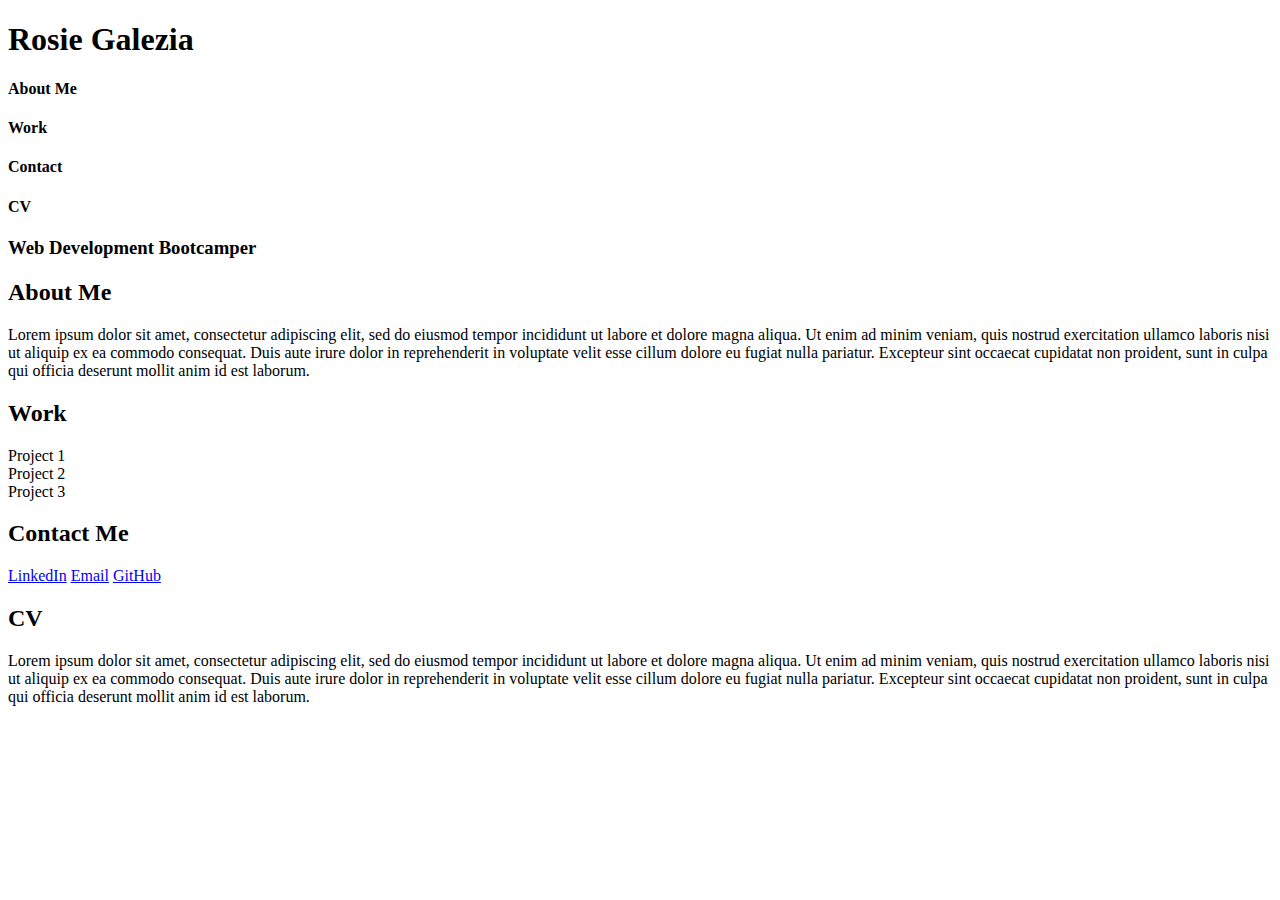
==== index.html @ 75b14bca "moved index.html into main folder so site loads properly" ====
<!DOCTYPE html>
<html lang="en-gb">

<head>
  <meta charset="UTF-8">
  <meta name="viewport" content="width=device-width, initial-scale=1.0">
  <meta http-equiv="X-UA-Compatible" content="ie=edge">
  <title>Rosie Galezia // Web Developer</title>
  <link rel="stylesheet" href="css/style.css" />
</head>

<body>
  <!-- main logo / nav -->
  <header class="header">

    <h1>Rosie Galezia</h1>

    <nav class="navigation">
      <!-- about me -->
      <section class="page-section about">
        <h4>About Me</h4>
      </section>
      
      <!-- portfolio container -->
      <section class="page-section work">
        <h4>Work</h4>
      </section>
  
      <!-- contact -->
      <section class="page-section contact">
        <h4>Contact</h4>
      </section>

      <!-- cv -->
      <section class="page-section cv">
        <h4>CV</h4>
      </section>
    </nav>
    
  </header>

  <!-- hero banner -->
  <section class="hero-banner">
    <div>
      <h3>Web Development Bootcamper</h3>
    </div>
  </section>

 <main id="main-grid">
  <!-- main -->
    <div  id="about" class="section-heading">
      <h2>About Me</h2>
    </div>

    <div id="about-content">
      <p>Lorem ipsum dolor sit amet, consectetur adipiscing elit, sed do eiusmod tempor incididunt ut labore et dolore magna aliqua. Ut enim ad minim veniam, quis nostrud exercitation ullamco laboris nisi ut aliquip ex ea commodo consequat. Duis aute irure dolor in reprehenderit in voluptate velit esse cillum dolore eu fugiat nulla pariatur. Excepteur sint occaecat cupidatat non proident, sunt in culpa qui officia deserunt mollit anim id est laborum.</p>
    </div>

    <div id="work" class="section-heading">
      <h2>Work</h2>
    </div>

    <div id="work-content">
      <div class="projects">
        <section class="card">
          <header>Project 1</header>
          <!-- <img src="./assets/images/camera.jpg" alt="camera" />
          <p>Price: $300</p> -->
        </section>
        <section class="card">
          <header>Project 2</header>
          <!-- <img src="./assets/images/tablet.jpg" alt="tablet" />
          <p>Price: $150</p> -->
        </section>
        <section class="card">
          <header>Project 3</header>
          <!-- <img src="./assets/images/toilet-paper.jpg" alt="toilet paper" />
          <p>Price: $30</p> -->
        </section>
      </div>
      </div>

    <div id="contact" class="section-heading">
      <h2>Contact Me</h2>
    </div>

    <div id="contact-content">
      <a href="https://www.linkedin.com/in/rosiegalezia">LinkedIn</a>
      <a href=mailto"rosiegalezia@gmail.com">Email</a>
      <a href="https://github.com/rosiegalezia">GitHub</a>
    </div>
 

    <div id="cv" class="section-heading">
      <h2>CV</h2>
    </div>

    <div id="cv-content">
      <p>Lorem ipsum dolor sit amet, consectetur adipiscing elit, sed do eiusmod tempor incididunt ut labore et dolore magna aliqua. Ut enim ad minim veniam, quis nostrud exercitation ullamco laboris nisi ut aliquip ex ea commodo consequat. Duis aute irure dolor in reprehenderit in voluptate velit esse cillum dolore eu fugiat nulla pariatur. Excepteur sint occaecat cupidatat non proident, sunt in culpa qui officia deserunt mollit anim id est laborum.</p>
    </div>

  </main>

</body>

</html>
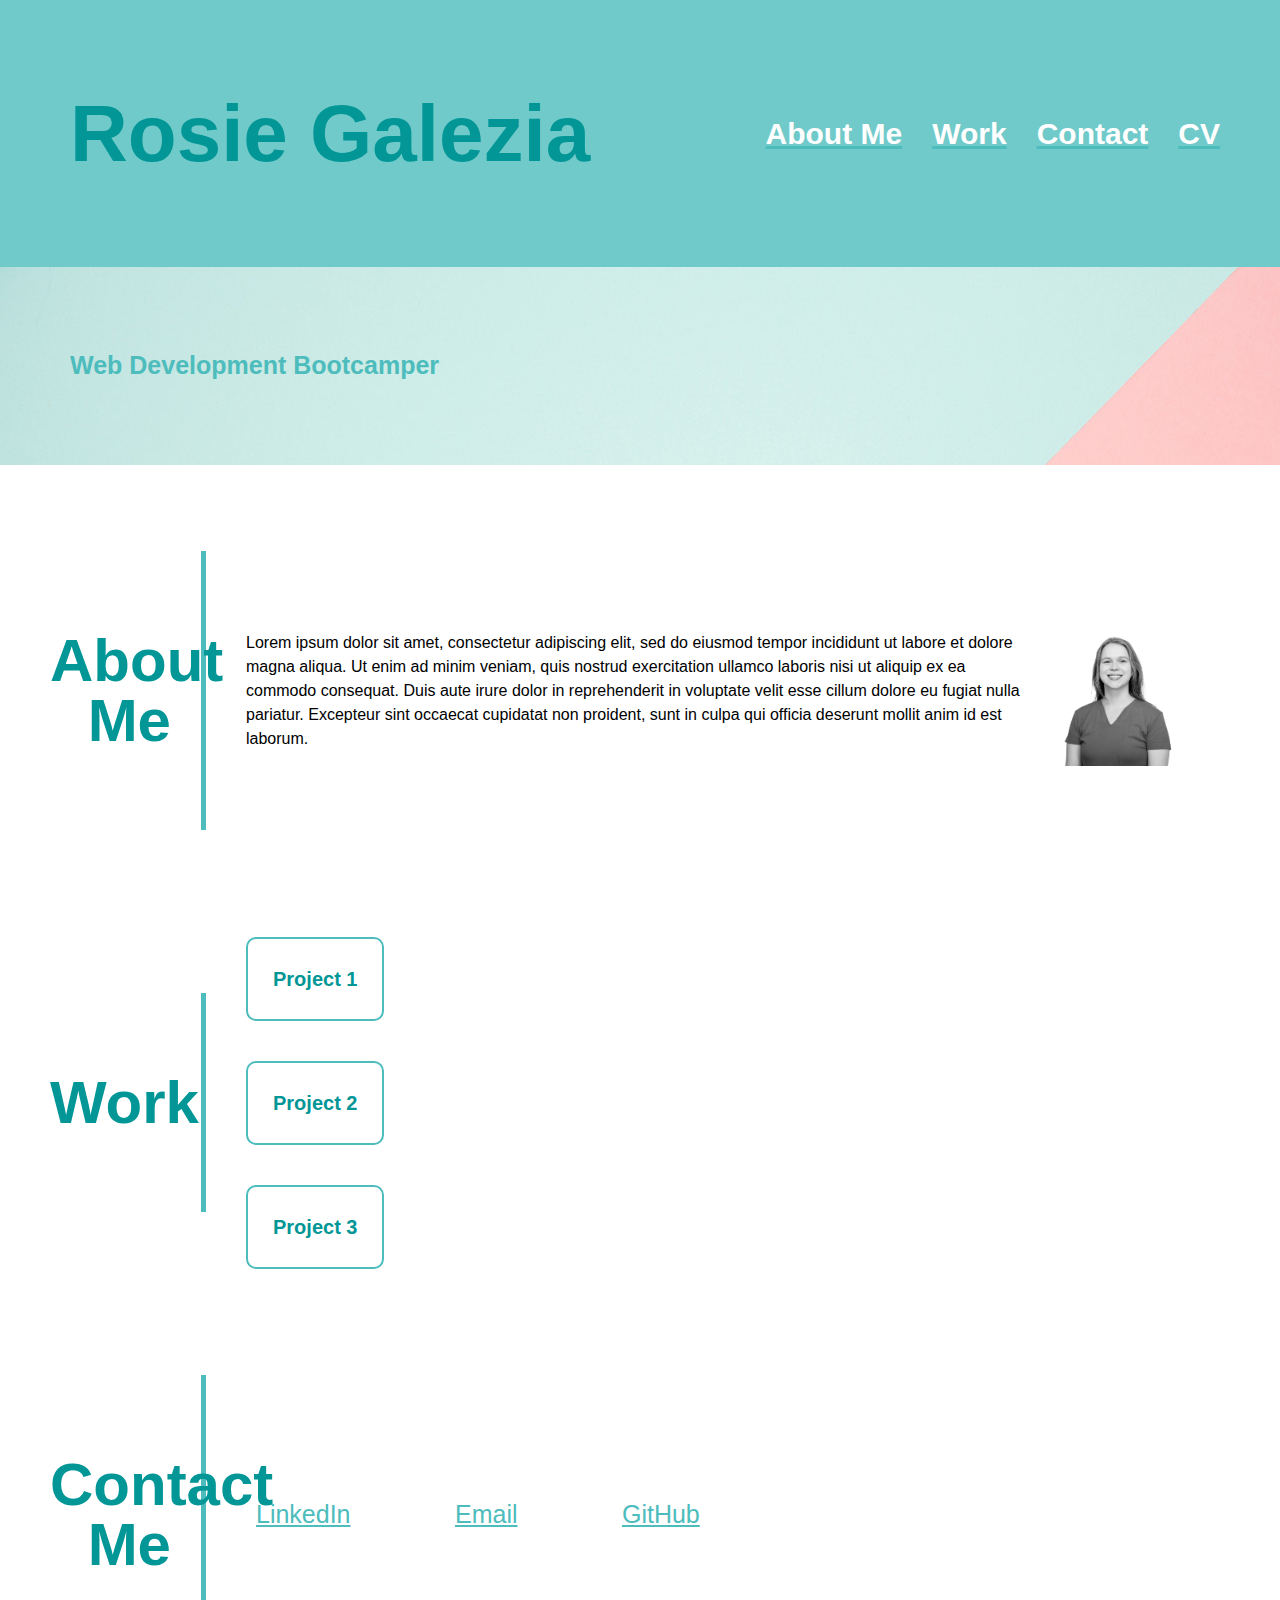
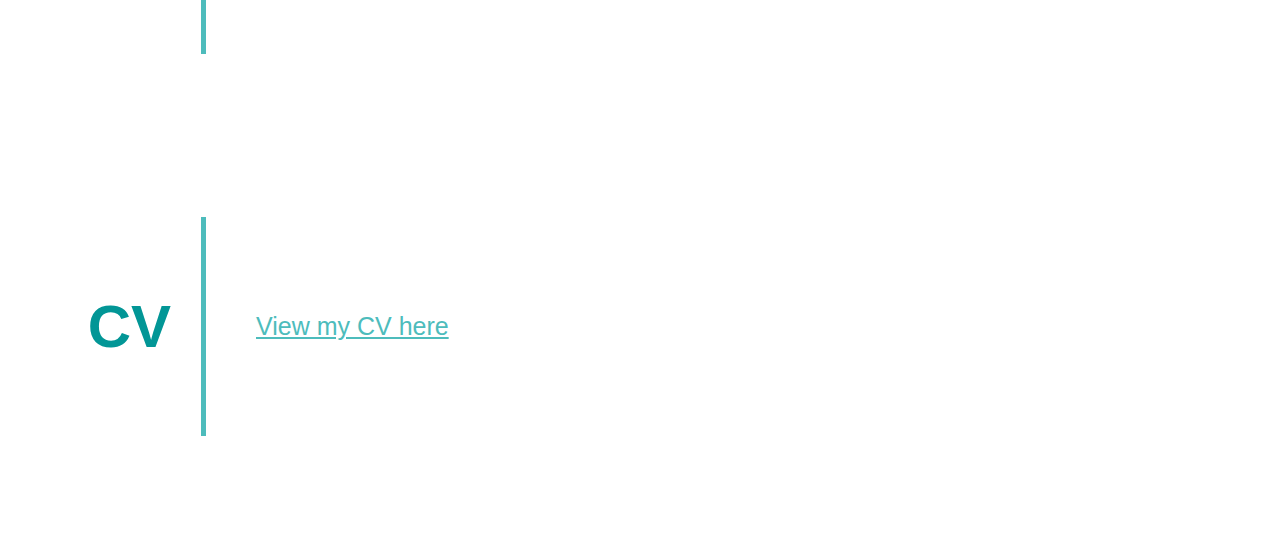
==== commit f1bc3bdd: "added photo, links to the relevant section in the nav bar, added link to view CV" ====
--- a/index.html
+++ b/index.html
@@ -6,7 +6,7 @@
   <meta name="viewport" content="width=device-width, initial-scale=1.0">
   <meta http-equiv="X-UA-Compatible" content="ie=edge">
   <title>Rosie Galezia // Web Developer</title>
-  <link rel="stylesheet" href="css/style.css" />
+  <link rel="stylesheet" href="./starter/css/style.css" />
 </head>
 
 <body>
@@ -18,22 +18,23 @@
     <nav class="navigation">
       <!-- about me -->
       <section class="page-section about">
-        <h4>About Me</h4>
+        <!-- <h4>About Me</h4> -->
+        <a href="#about"><h4>About Me</h4></a>
       </section>
       
       <!-- portfolio container -->
       <section class="page-section work">
-        <h4>Work</h4>
+       <a href="#work"><h4>Work</h4></a> 
       </section>
   
       <!-- contact -->
       <section class="page-section contact">
-        <h4>Contact</h4>
+        <a href="#contact"><h4>Contact</h4></a>
       </section>
 
       <!-- cv -->
       <section class="page-section cv">
-        <h4>CV</h4>
+        <a href="#cv"><h4>CV</h4></a>
       </section>
     </nav>
     
@@ -54,6 +55,7 @@
 
     <div id="about-content">
       <p>Lorem ipsum dolor sit amet, consectetur adipiscing elit, sed do eiusmod tempor incididunt ut labore et dolore magna aliqua. Ut enim ad minim veniam, quis nostrud exercitation ullamco laboris nisi ut aliquip ex ea commodo consequat. Duis aute irure dolor in reprehenderit in voluptate velit esse cillum dolore eu fugiat nulla pariatur. Excepteur sint occaecat cupidatat non proident, sunt in culpa qui officia deserunt mollit anim id est laborum.</p>
+      <img src="./starter/Headshot.jpg" style="width: 150px; height: 150px;"></img>
     </div>
 
     <div id="work" class="section-heading">
@@ -63,17 +65,17 @@
     <div id="work-content">
       <div class="projects">
         <section class="card">
-          <header>Project 1</header>
+          <h5>Project 1</h5>
           <!-- <img src="./assets/images/camera.jpg" alt="camera" />
           <p>Price: $300</p> -->
         </section>
         <section class="card">
-          <header>Project 2</header>
+          <h5>Project 2</h5>
           <!-- <img src="./assets/images/tablet.jpg" alt="tablet" />
           <p>Price: $150</p> -->
         </section>
         <section class="card">
-          <header>Project 3</header>
+          <h5>Project 3</h5>
           <!-- <img src="./assets/images/toilet-paper.jpg" alt="toilet paper" />
           <p>Price: $30</p> -->
         </section>
@@ -96,9 +98,10 @@
     </div>
 
     <div id="cv-content">
-      <p>Lorem ipsum dolor sit amet, consectetur adipiscing elit, sed do eiusmod tempor incididunt ut labore et dolore magna aliqua. Ut enim ad minim veniam, quis nostrud exercitation ullamco laboris nisi ut aliquip ex ea commodo consequat. Duis aute irure dolor in reprehenderit in voluptate velit esse cillum dolore eu fugiat nulla pariatur. Excepteur sint occaecat cupidatat non proident, sunt in culpa qui officia deserunt mollit anim id est laborum.</p>
+      <a href="./starter/Rosie Galezia CV Sept 2023.pdf" target="_blank" >View my CV here</a>
+      <!-- <img src="./starter/Rosie Galezia CV Sept 2023-1.png" alt="CV" style="width:500px"> -->
+      <!-- <a href="newsletter_01.pdf" target="_blank">Read more</a> -->
     </div>
-
   </main>
 
 </body>
--- a/starter/css/style.css
+++ b/starter/css/style.css
@@ -0,0 +1,226 @@
+* {
+  box-sizing: border-box;
+}
+
+/* create custom CSS variables (also called custom properties) and apply them to the root of the page, making them accessible to all other CSS */
+:root {
+  /* declare a variable with `--` syntax */
+  --teal-light: #4dbcbc;
+  --teal-dark: #029696;
+  --background-teal: #70caca;
+  --light: #fff;
+  --card-border: 2px solid var(--teal-light)
+}
+
+#main-grid {
+  padding: 20px;
+  display: grid;
+  grid-template-columns: 15% 85%;
+  grid-template-rows: 1fr 1fr 1fr 1fr;
+  grid-template-areas:
+    "about about-content"
+    "work work-content"
+    "contact contact-content"
+    "cv cv-content";
+  justify-content: center;
+  align-items: center;
+}
+
+body {
+  margin: 0;
+  padding: 0;
+  font-family: 'Trebuchet MS', 'Lucida Sans Unicode', 'Lucida Grande', 'Lucida Sans', Arial, sans-serif;
+  line-height: 1.5;
+}
+
+header {
+  /* padding: 40px; */
+  text-align: right;
+  background: var(--teal-dark)
+  color: #fff;
+}
+
+nav {
+  /* display: flex;
+  flex-direction: row;
+  /* margin: 0px 5%; */
+} */
+
+/* nav a {
+  color: var(--dark)
+  padding: 14px 20px;
+  text-decoration: none;
+  text-align: center;
+}
+
+nav a:hover {
+  background-color: #fff;
+} */
+
+.projects {
+  flex: 1;
+  background-color: var(--white);
+  padding: 50px;
+  display: flex;
+  flex-wrap: wrap;
+  justify-content: space-evenly;
+}
+
+.card {
+  /* border: 2px solid var(--teal-light); */
+  border: var(--card-border);
+  border-radius: 10px;
+  padding: 10px;
+  margin: 40px;
+  width: fit-content;
+}
+
+h1 {
+  /* text-align: center; */
+  font-size: 80px;
+  margin-left: 50px;
+  color: var(--teal-dark);
+  text-wrap: nowrap;
+}
+
+h2 {
+  font-size: 60px;
+  /* margin-left: 2px; */
+  line-height: 100%;
+  text-align: right;
+  color: var(--teal-dark);
+  /* padding: 10px; */
+}
+
+h3 {
+  padding: 50px 0px;
+  margin: 10px 50px;
+  text-align: center;
+  color: var(--teal-light);
+  font-size: 25px;
+  text-wrap: nowrap;
+}
+
+h4 {
+  font-size: 30px;
+  color: #fff;
+  padding: 5px;
+  text-wrap: nowrap;
+  margin: 10px;
+  align-items: end;
+}
+
+h5 {
+  font-size: 20px;
+  color: var(--teal-dark);
+  padding: 5px;
+  text-wrap: nowrap;
+  margin: 10px;
+}
+
+h6 {
+}
+
+p {
+  margin: 20px;
+  text-align: left;
+}
+
+a {
+  padding: 50px 0px;
+  margin: 10px 50px;
+  text-align: center;
+  color: var(--teal-light);
+  font-size: 25px;
+  text-wrap: nowrap;
+}
+
+.header {
+  display: flex;
+  align-items: center;
+  background-color: var(--background-teal);
+  padding: 20px;
+}
+
+.navigation {
+  display: flex;
+  margin-right: 5px;
+  width: 80%;
+  align-items: center;
+  justify-content: flex-end;
+  padding: 20px;
+}
+
+.page-section {
+  /* flex-wrap: nowrap; */
+}
+
+.hero-banner {
+  display: flex;
+  flex-direction: row;
+  background-image: url("../images/02-portfolio-3.jpg");
+  padding: 20px;
+}
+
+.section-heading {
+  /* display: flex; */
+  padding: 30px;
+  border-right: 5px solid var(--teal-light);
+}
+
+#about {
+  grid-area: about;
+  /* display: flex;
+  flex-direction: row;
+  align-items: center;
+  padding: ; */
+}
+
+#about-content {
+  grid-area: about-content;
+  display: flex;
+  flex-direction: row;
+  text-wrap: wrap;
+  justify-content: center;
+  align-items: center;
+  padding: 20px;
+  margin-right: 50px;
+}
+
+#work {
+  grid-area: work;
+  /* display: flex;
+  flex-direction: row;
+  align-items: center;
+  padding: ; */
+}
+
+#work-content {
+  grid-area: work-content;
+  display: flexbox;
+}
+
+#contact {
+  grid-area: contact;
+  /* display: flex;
+  flex-direction: row;
+  align-items: center;
+  padding: ; */
+}
+
+#contact-content {
+  grid-area: contact-content;
+  display: inline-block;
+}
+
+#cv {
+  grid-area: cv;
+  /* display: flex;
+  flex-direction: row;
+  align-items: center;
+  padding: ; */
+}
+
+#cv-content {
+  grid-area: cv-content;
+}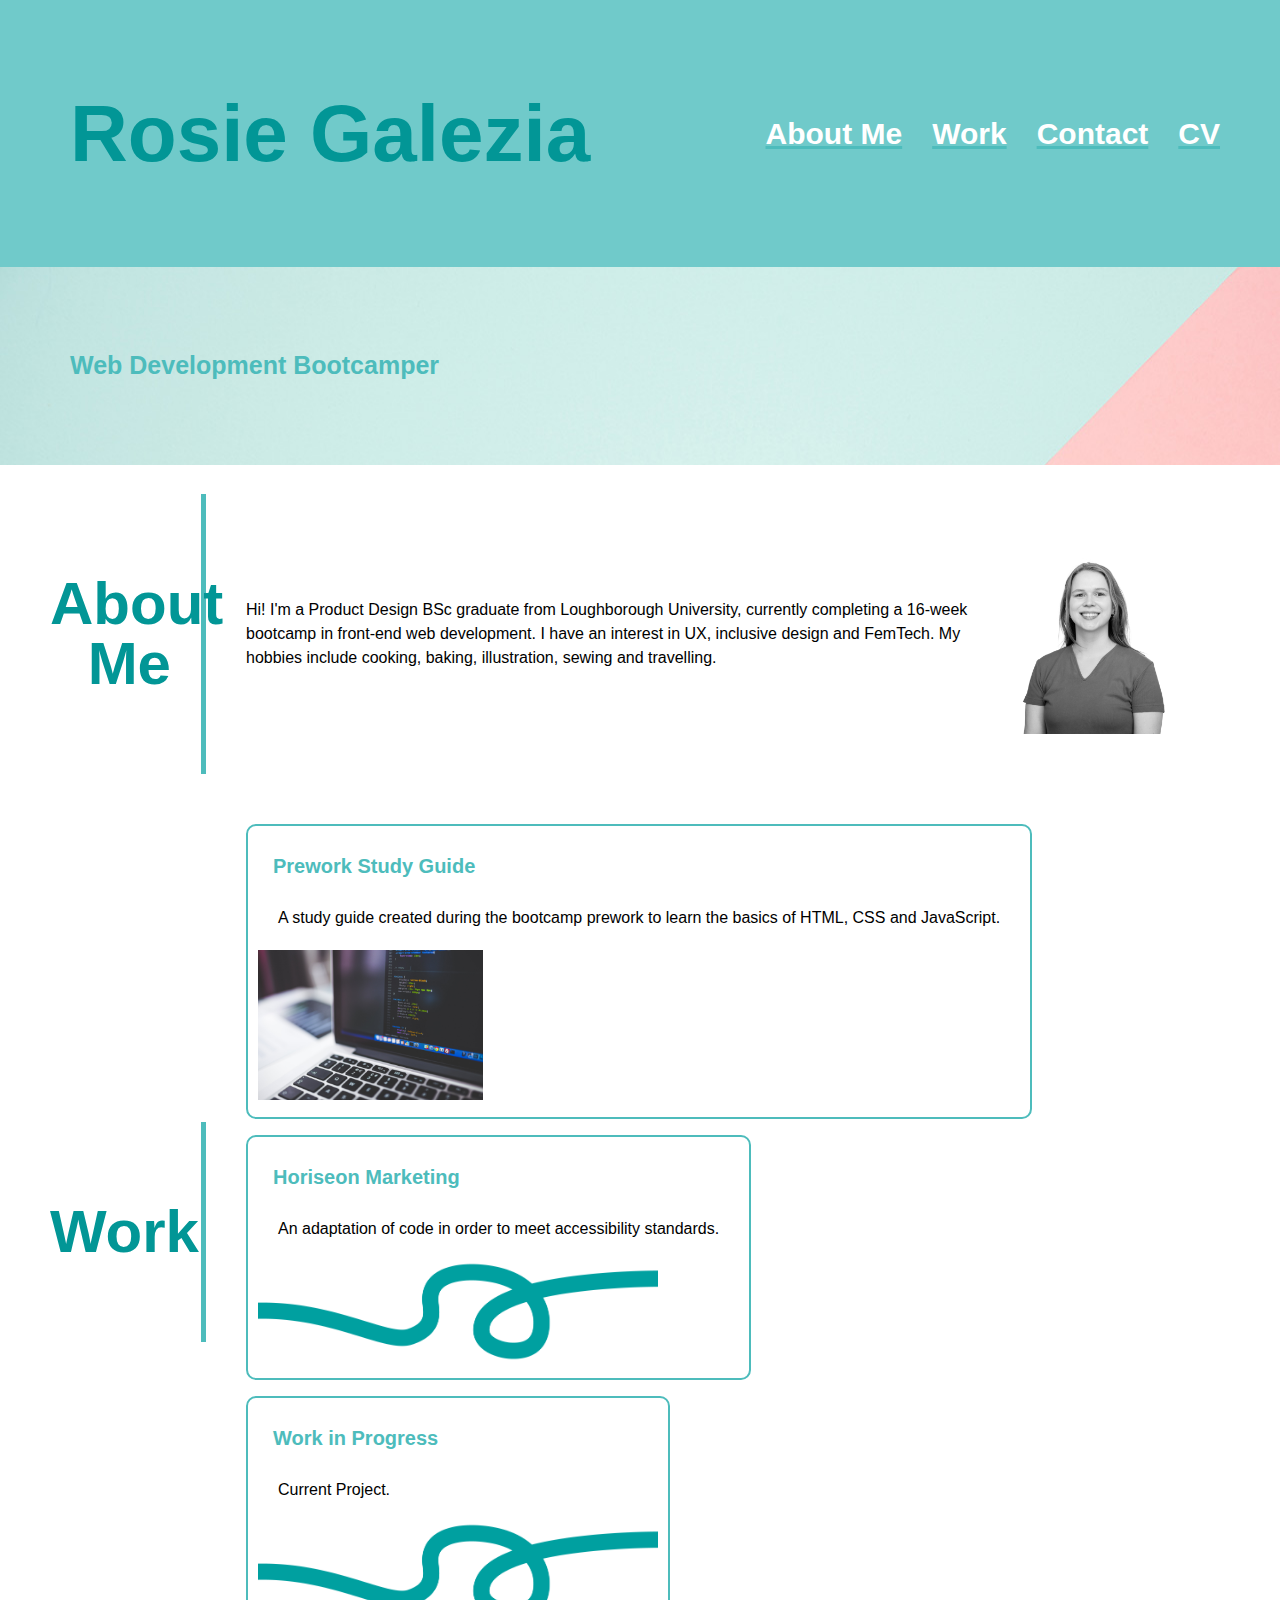
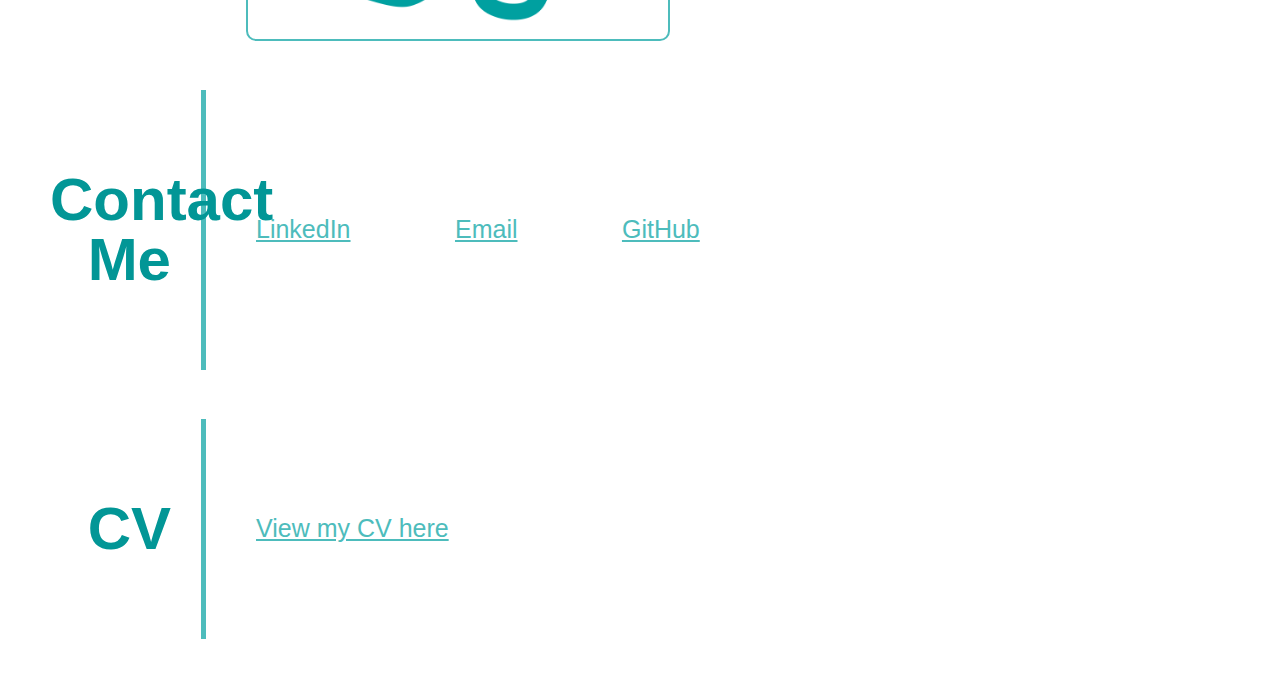
==== commit 2fd3434b: "began making the page responsive" ====
--- a/index.html
+++ b/index.html
@@ -19,25 +19,33 @@
       <!-- about me -->
       <section class="page-section about">
         <!-- <h4>About Me</h4> -->
-        <a href="#about"><h4>About Me</h4></a>
+        <a href="#about">
+          <h4>About Me</h4>
+        </a>
       </section>
-      
+
       <!-- portfolio container -->
       <section class="page-section work">
-       <a href="#work"><h4>Work</h4></a> 
+        <a href="#work">
+          <h4>Work</h4>
+        </a>
       </section>
-  
+
       <!-- contact -->
       <section class="page-section contact">
-        <a href="#contact"><h4>Contact</h4></a>
+        <a href="#contact">
+          <h4>Contact</h4>
+        </a>
       </section>
 
       <!-- cv -->
       <section class="page-section cv">
-        <a href="#cv"><h4>CV</h4></a>
+        <a href="#cv">
+          <h4>CV</h4>
+        </a>
       </section>
     </nav>
-    
+
   </header>
 
   <!-- hero banner -->
@@ -47,15 +55,15 @@
     </div>
   </section>
 
- <main id="main-grid">
-  <!-- main -->
-    <div  id="about" class="section-heading">
+  <main id="main-grid">
+    <!-- main -->
+    <div id="about" class="section-heading">
       <h2>About Me</h2>
     </div>
 
     <div id="about-content">
-      <p>Lorem ipsum dolor sit amet, consectetur adipiscing elit, sed do eiusmod tempor incididunt ut labore et dolore magna aliqua. Ut enim ad minim veniam, quis nostrud exercitation ullamco laboris nisi ut aliquip ex ea commodo consequat. Duis aute irure dolor in reprehenderit in voluptate velit esse cillum dolore eu fugiat nulla pariatur. Excepteur sint occaecat cupidatat non proident, sunt in culpa qui officia deserunt mollit anim id est laborum.</p>
-      <img src="./starter/Headshot.jpg" style="width: 150px; height: 150px;"></img>
+      <p>Hi! I'm a Product Design BSc graduate from Loughborough University, currently completing a 16-week bootcamp in front-end web development. I have an interest in UX, inclusive design and FemTech. My hobbies include cooking, baking, illustration, sewing and travelling. </p>
+      <img src="./starter/Headshot.jpg" style="width: 200px; height: 200px;"></img>
     </div>
 
     <div id="work" class="section-heading">
@@ -64,23 +72,26 @@
 
     <div id="work-content">
       <div class="projects">
+
         <section class="card">
-          <h5>Project 1</h5>
-          <!-- <img src="./assets/images/camera.jpg" alt="camera" />
-          <p>Price: $300</p> -->
+          <h5>Prework Study Guide</h5>
+          <p>A study guide created during the bootcamp prework to learn the basics of HTML, CSS and JavaScript.</p>
+          <img src="./starter/pexels-negative-space-160107.jpg" alt="a teal squiggle" style="max-height: 150px;" />
         </section>
+
         <section class="card">
-          <h5>Project 2</h5>
-          <!-- <img src="./assets/images/tablet.jpg" alt="tablet" />
-          <p>Price: $150</p> -->
+          <h5>Horiseon Marketing</h5>
+          <p>An adaptation of code in order to meet accessibility standards.</p>
+          <img src="./starter/LinkedIn banner-01.png" alt="a teal squiggle" style="max-height: 100px;" />
         </section>
+
         <section class="card">
-          <h5>Project 3</h5>
-          <!-- <img src="./assets/images/toilet-paper.jpg" alt="toilet paper" />
-          <p>Price: $30</p> -->
+          <h5>Work in Progress</h5>
+          <p>Current Project.</p>
+          <img src="./starter/LinkedIn banner-01.png" alt="a teal squiggle" style="max-height: 100px;" />
         </section>
       </div>
-      </div>
+    </div>
 
     <div id="contact" class="section-heading">
       <h2>Contact Me</h2>
@@ -91,14 +102,14 @@
       <a href=mailto"rosiegalezia@gmail.com">Email</a>
       <a href="https://github.com/rosiegalezia">GitHub</a>
     </div>
- 
+
 
     <div id="cv" class="section-heading">
       <h2>CV</h2>
     </div>
 
     <div id="cv-content">
-      <a href="./starter/Rosie Galezia CV Sept 2023.pdf" target="_blank" >View my CV here</a>
+      <a href="./starter/Rosie Galezia CV Sept 2023.pdf" target="_blank">View my CV here</a>
       <!-- <img src="./starter/Rosie Galezia CV Sept 2023-1.png" alt="CV" style="width:500px"> -->
       <!-- <a href="newsletter_01.pdf" target="_blank">Read more</a> -->
     </div>
--- a/starter/css/style.css
+++ b/starter/css/style.css
@@ -12,20 +12,6 @@
   --card-border: 2px solid var(--teal-light)
 }
 
-#main-grid {
-  padding: 20px;
-  display: grid;
-  grid-template-columns: 15% 85%;
-  grid-template-rows: 1fr 1fr 1fr 1fr;
-  grid-template-areas:
-    "about about-content"
-    "work work-content"
-    "contact contact-content"
-    "cv cv-content";
-  justify-content: center;
-  align-items: center;
-}
-
 body {
   margin: 0;
   padding: 0;
@@ -33,47 +19,42 @@
   line-height: 1.5;
 }
 
-header {
-  /* padding: 40px; */
-  text-align: right;
-  background: var(--teal-dark)
-  color: #fff;
-}
-
-nav {
-  /* display: flex;
-  flex-direction: row;
-  /* margin: 0px 5%; */
-} */
-
-/* nav a {
-  color: var(--dark)
-  padding: 14px 20px;
-  text-decoration: none;
-  text-align: center;
-}
-
-nav a:hover {
-  background-color: #fff;
-} */
-
 .projects {
-  flex: 1;
+  /* flex: 1; */
   background-color: var(--white);
-  padding: 50px;
+  /* padding: 50px; */
   display: flex;
   flex-wrap: wrap;
-  justify-content: space-evenly;
+  /* justify-content: space-evenly; */
+  max-width: 1200px;
+  margin: 40px;
+  display: grid;
+  gap: 1rem;
 }
 
 .card {
-  /* border: 2px solid var(--teal-light); */
   border: var(--card-border);
   border-radius: 10px;
   padding: 10px;
-  margin: 40px;
+  /* margin: 40px; */
   width: fit-content;
-}
+  min-height: auto;
+  display: flexbox;
+}
+
+/* 
+.card > header {
+  border-radius: 50px 50px 0px 0px;
+  padding: 20px;
+} */
+
+/* .card > p {
+  text-align: center;
+} */
+
+/* .card > img {
+  width: 100%;
+} */
 
 h1 {
   /* text-align: center; */
@@ -112,18 +93,18 @@
 
 h5 {
   font-size: 20px;
-  color: var(--teal-dark);
+  color: var(--teal-light);
   padding: 5px;
   text-wrap: nowrap;
   margin: 10px;
 }
 
-h6 {
-}
+h6 {}
 
 p {
   margin: 20px;
   text-align: left;
+  text-wrap: wrap;
 }
 
 a {
@@ -140,10 +121,21 @@
   align-items: center;
   background-color: var(--background-teal);
   padding: 20px;
-}
+  width: 100vw;
+}
+
+header {
+  /* padding: 40px; */
+  /* width: fit-content; */
+  text-align: right;
+  background: var(--teal-dark) color: #fff;
+  width: 100vw;
+}
+
 
 .navigation {
   display: flex;
+  flex-direction: row;
   margin-right: 5px;
   width: 80%;
   align-items: center;
@@ -158,8 +150,24 @@
 .hero-banner {
   display: flex;
   flex-direction: row;
+  /* width: fit-content; */
   background-image: url("../images/02-portfolio-3.jpg");
   padding: 20px;
+  width: 100vw;
+}
+
+#main-grid {
+  padding: 20px;
+  display: grid;
+  grid-template-columns: 15% 85%;
+  grid-template-rows: 1fr 3fr 1fr 1fr;
+  grid-template-areas:
+    "about about-content"
+    "work work-content"
+    "contact contact-content"
+    "cv cv-content";
+  justify-content: center;
+  align-items: center;
 }
 
 .section-heading {
@@ -197,7 +205,8 @@
 
 #work-content {
   grid-area: work-content;
-  display: flexbox;
+  display: flex;
+  flex-direction: row;
 }
 
 #contact {
@@ -223,4 +232,54 @@
 
 #cv-content {
   grid-area: cv-content;
+}
+
+/* Media Queries */
+
+/* @media (max-width: 768px) {
+  .section-heading {
+    font-size: 16px;
+  }
+} */
+
+/* For screens smaller than 768px wide */
+@media (max-width: 768px) {
+  .section-heading {
+    font-size: 30px;
+    padding: 15px;
+  }
+
+  #main-grid {
+    grid-template-columns: 1fr;
+    grid-template-rows: 1fr 3fr 1fr 1fr;
+  }
+
+  h2 {
+    font-size: 40px;
+    line-height: 100%;
+    text-align: left;
+    color: var(--teal-dark);
+  }
+
+  .navigation {
+    flex-direction: row;
+  }
+}
+
+@media screen and (max-width: 768px) {
+  #work-content {
+    grid-area: work-content;
+    flex-direction: column;
+  }
+
+  .navigation {
+    flex-direction: row;
+  }
+
+  h2 {
+    font-size: 40px;
+    line-height: 100%;
+    text-align: left;
+    color: var(--teal-dark);
+  }
 }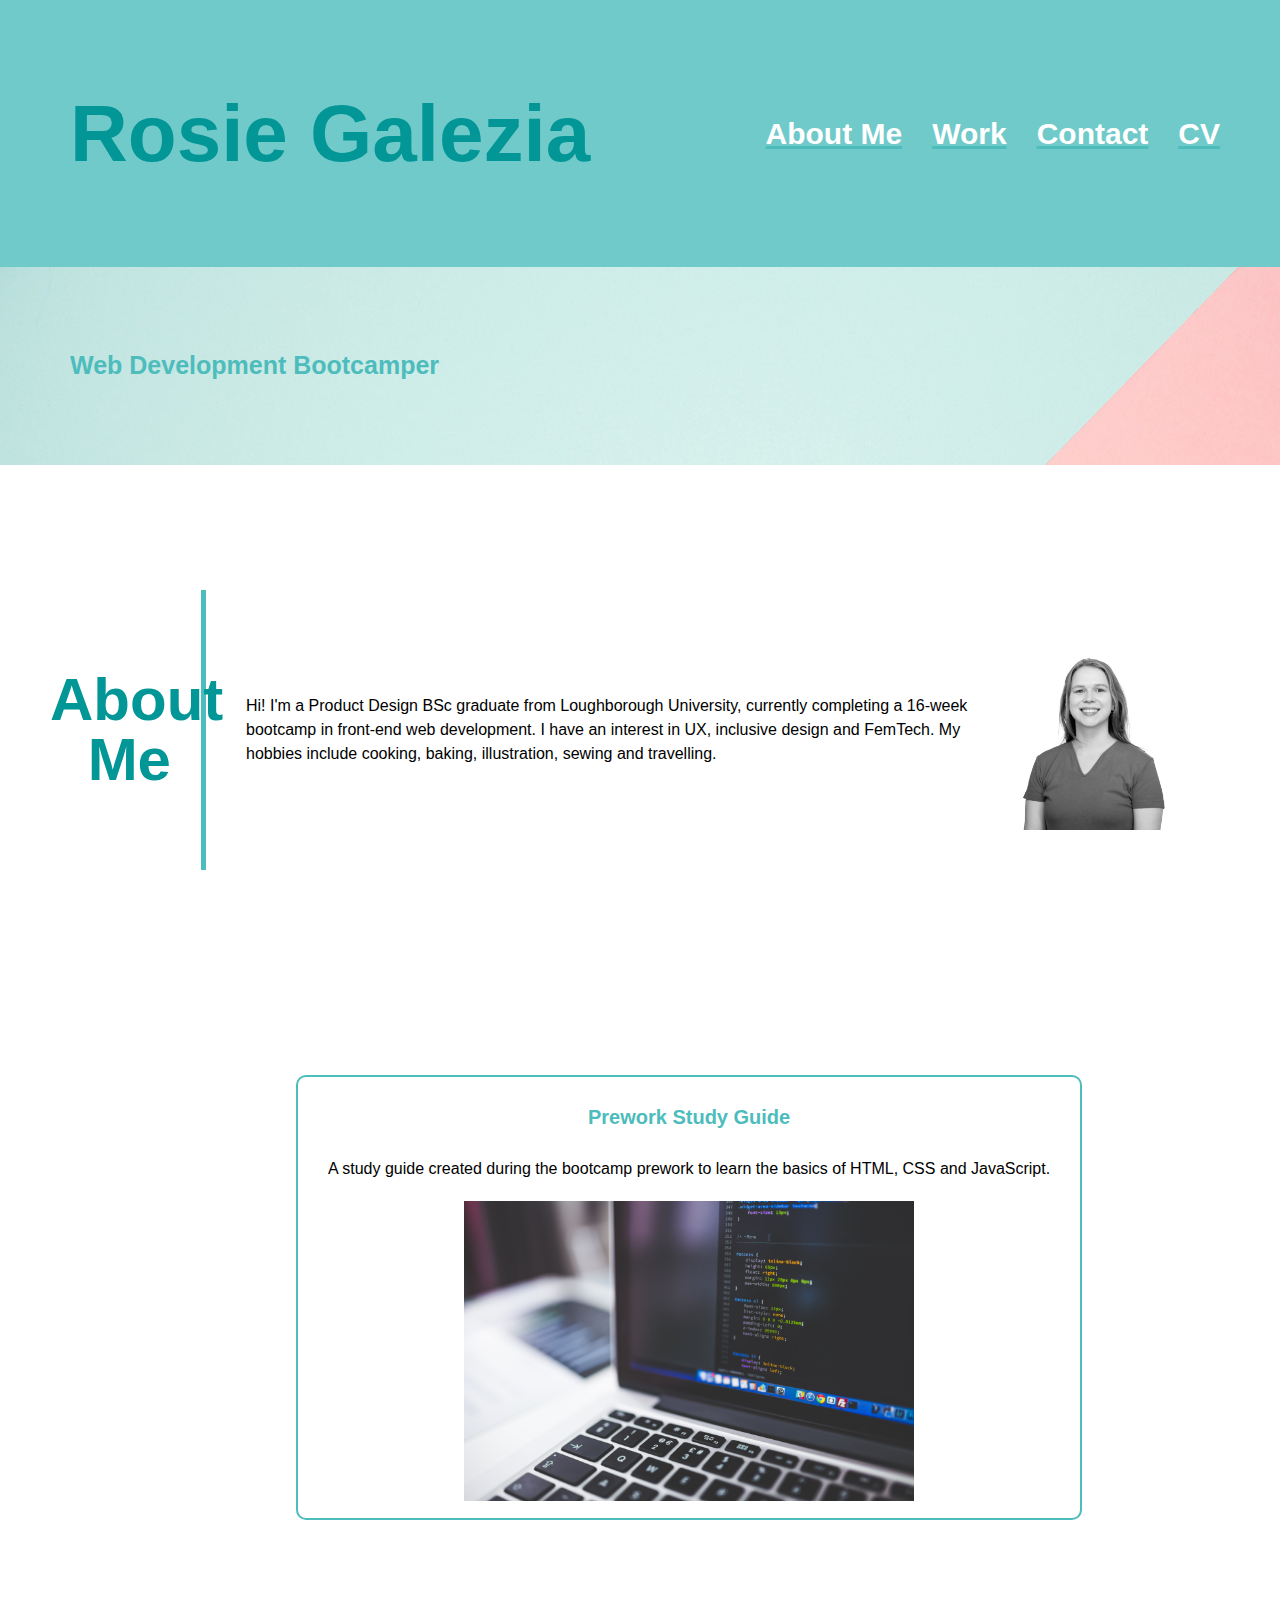
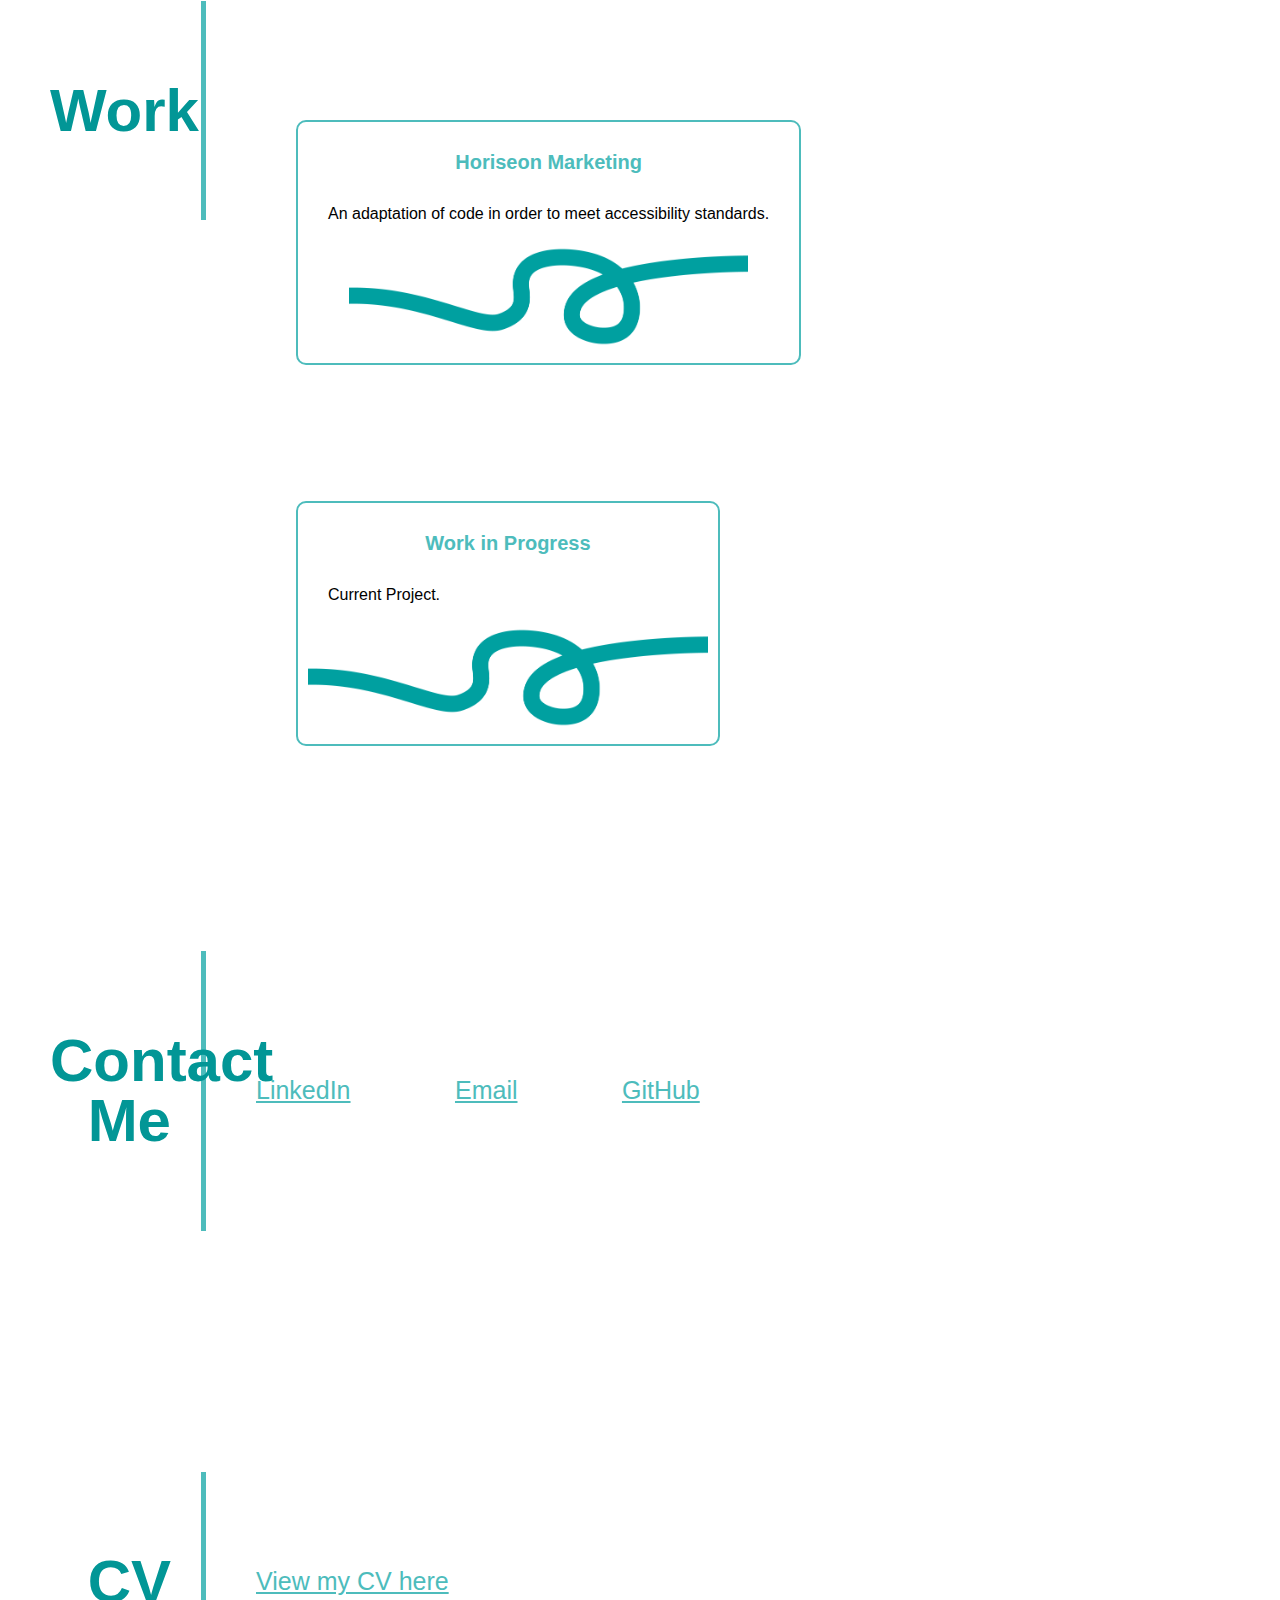
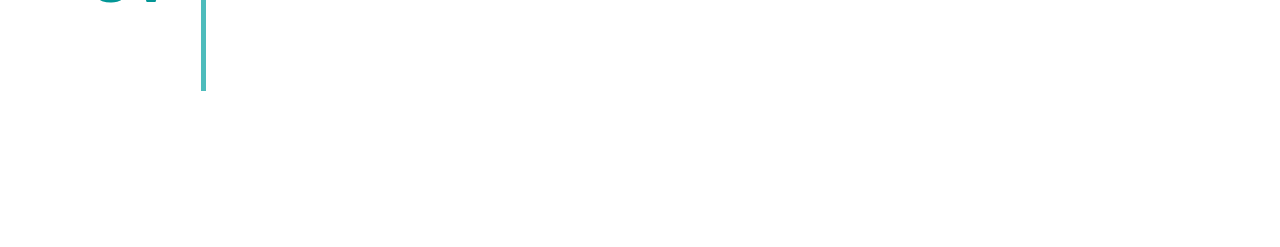
==== commit 79d39741: "added responsive elements and added links to projects in the 'work' section" ====
--- a/index.html
+++ b/index.html
@@ -71,25 +71,31 @@
     </div>
 
     <div id="work-content">
+      <a class="work" href="https://rosiegalezia.github.io/prework-study-guide/">
+      <div class="hero-card">
+        <h5>Prework Study Guide</h5>
+        <p>A study guide created during the bootcamp prework to learn the basics of HTML, CSS and JavaScript.</p>
+        <img src="./starter/pexels-negative-space-160107.jpg" alt="a teal squiggle" style="max-height: 300px;" />
+      </div>
+      </a>
+
       <div class="projects">
-
-        <section class="card">
-          <h5>Prework Study Guide</h5>
-          <p>A study guide created during the bootcamp prework to learn the basics of HTML, CSS and JavaScript.</p>
-          <img src="./starter/pexels-negative-space-160107.jpg" alt="a teal squiggle" style="max-height: 150px;" />
-        </section>
-
+        <a class="work" href="https://rosiegalezia.github.io/horiseon/">
         <section class="card">
           <h5>Horiseon Marketing</h5>
           <p>An adaptation of code in order to meet accessibility standards.</p>
           <img src="./starter/LinkedIn banner-01.png" alt="a teal squiggle" style="max-height: 100px;" />
         </section>
+      </a>
 
+        <a class="work" href="https://rosiegalezia.github.io/week-2-portfolio/">
         <section class="card">
           <h5>Work in Progress</h5>
           <p>Current Project.</p>
           <img src="./starter/LinkedIn banner-01.png" alt="a teal squiggle" style="max-height: 100px;" />
         </section>
+        </a>
+
       </div>
     </div>
 
--- a/starter/css/style.css
+++ b/starter/css/style.css
@@ -20,16 +20,22 @@
 }
 
 .projects {
-  /* flex: 1; */
-  background-color: var(--white);
-  /* padding: 50px; */
-  display: flex;
+  display: flex;
+  flex-direction: row;
   flex-wrap: wrap;
-  /* justify-content: space-evenly; */
-  max-width: 1200px;
+  /* max-width: 1200px; */
   margin: 40px;
-  display: grid;
   gap: 1rem;
+}
+
+.hero-card {
+  border: var(--card-border);
+  border-radius: 10px;
+  padding: 10px;
+  margin: 40px;
+  width: fit-content;
+  min-height: auto;
+  display: flexbox;
 }
 
 .card {
@@ -116,8 +122,16 @@
   text-wrap: nowrap;
 }
 
+a.work {
+text-decoration: none;
+color: black;
+font-size: 16px;
+text-align: center;
+}
+
 .header {
   display: flex;
+  flex-direction: row;
   align-items: center;
   background-color: var(--background-teal);
   padding: 20px;
@@ -128,10 +142,10 @@
   /* padding: 40px; */
   /* width: fit-content; */
   text-align: right;
-  background: var(--teal-dark) color: #fff;
+  background: var(--teal-dark);
+  color: #fff;
   width: 100vw;
 }
-
 
 .navigation {
   display: flex;
@@ -141,10 +155,6 @@
   align-items: center;
   justify-content: flex-end;
   padding: 20px;
-}
-
-.page-section {
-  /* flex-wrap: nowrap; */
 }
 
 .hero-banner {
@@ -206,7 +216,7 @@
 #work-content {
   grid-area: work-content;
   display: flex;
-  flex-direction: row;
+  flex-direction: column;
 }
 
 #contact {
@@ -243,15 +253,34 @@
 } */
 
 /* For screens smaller than 768px wide */
-@media (max-width: 768px) {
+
+@media (max-width: 820px) {
   .section-heading {
     font-size: 30px;
     padding: 15px;
   }
 
   #main-grid {
-    grid-template-columns: 1fr;
-    grid-template-rows: 1fr 3fr 1fr 1fr;
+    padding: 20px;
+    display: grid;
+    grid-template-columns: 100%;
+    grid-template-rows: repeat(8, 1fr);
+    grid-template-areas:
+      "about"
+      "about-content"
+      "work"
+      "work-content"
+      "contact"
+      "contact-content"
+      "cv"
+      "cv-content";
+    justify-content: center;
+    align-items: center;
+  }
+
+  .section-heading {
+    padding: 0px;
+    border-right: 0px solid var(--teal-light);
   }
 
   h2 {
@@ -261,12 +290,28 @@
     color: var(--teal-dark);
   }
 
-  .navigation {
-    flex-direction: row;
-  }
-}
-
-@media screen and (max-width: 768px) {
+  .header {
+    flex-direction: column;
+    align-items: center;
+    justify-content: center;
+}
+
+.projects {
+  flex-direction: column;
+}
+/* 
+.hero-card {
+  border: var(--card-border);
+  border-radius: 10px;
+  padding: 10px;
+  margin: 40px;
+  width: fit-content;
+  min-height: auto;
+  display: flexbox;
+} */
+}
+
+@media screen and (max-width: 820px) {
   #work-content {
     grid-area: work-content;
     flex-direction: column;
@@ -274,6 +319,8 @@
 
   .navigation {
     flex-direction: row;
+    justify-content: center;
+    padding: 20px;
   }
 
   h2 {
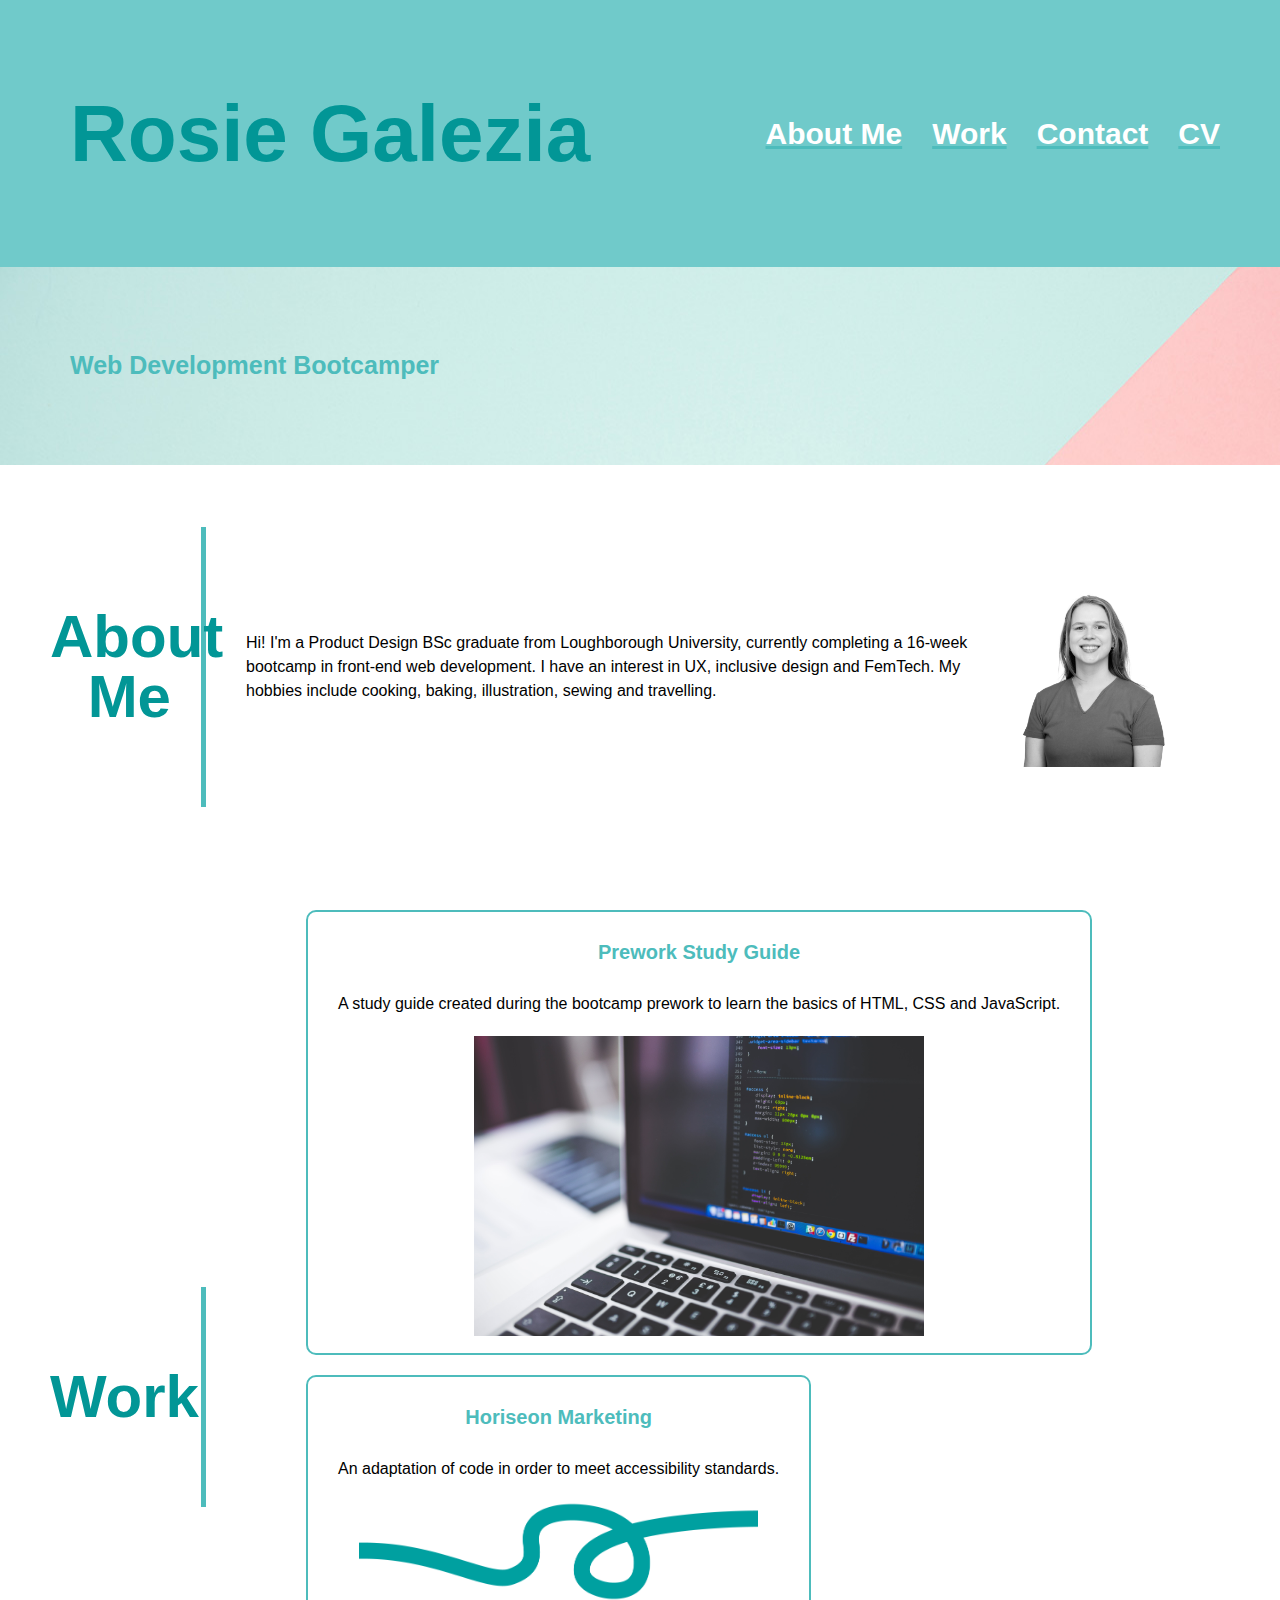
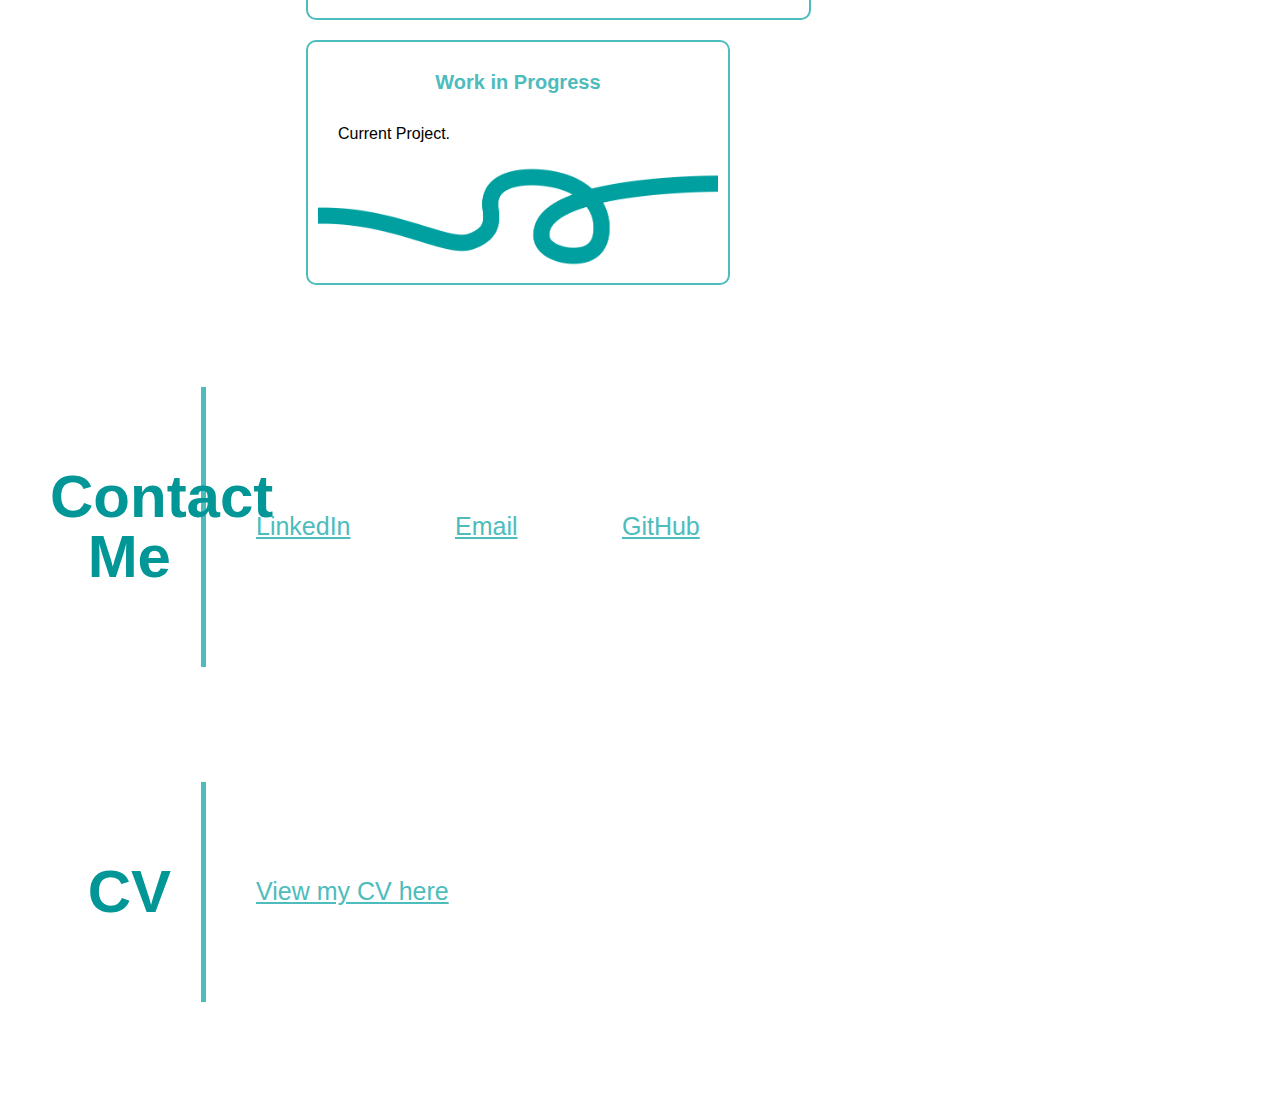
==== commit 13376334: "removed commented out lines" ====
--- a/index.html
+++ b/index.html
@@ -62,7 +62,9 @@
     </div>
 
     <div id="about-content">
-      <p>Hi! I'm a Product Design BSc graduate from Loughborough University, currently completing a 16-week bootcamp in front-end web development. I have an interest in UX, inclusive design and FemTech. My hobbies include cooking, baking, illustration, sewing and travelling. </p>
+      <p>Hi! I'm a Product Design BSc graduate from Loughborough University, currently completing a 16-week bootcamp in
+        front-end web development. I have an interest in UX, inclusive design and FemTech. My hobbies include cooking,
+        baking, illustration, sewing and travelling. </p>
       <img src="./starter/Headshot.jpg" style="width: 200px; height: 200px;"></img>
     </div>
 
@@ -72,28 +74,28 @@
 
     <div id="work-content">
       <a class="work" href="https://rosiegalezia.github.io/prework-study-guide/">
-      <div class="hero-card">
-        <h5>Prework Study Guide</h5>
-        <p>A study guide created during the bootcamp prework to learn the basics of HTML, CSS and JavaScript.</p>
-        <img src="./starter/pexels-negative-space-160107.jpg" alt="a teal squiggle" style="max-height: 300px;" />
-      </div>
+        <div class="hero-card">
+          <h5>Prework Study Guide</h5>
+          <p>A study guide created during the bootcamp prework to learn the basics of HTML, CSS and JavaScript.</p>
+          <img src="./starter/pexels-negative-space-160107.jpg" alt="a teal squiggle" style="max-height: 300px;" />
+        </div>
       </a>
 
       <div class="projects">
         <a class="work" href="https://rosiegalezia.github.io/horiseon/">
-        <section class="card">
-          <h5>Horiseon Marketing</h5>
-          <p>An adaptation of code in order to meet accessibility standards.</p>
-          <img src="./starter/LinkedIn banner-01.png" alt="a teal squiggle" style="max-height: 100px;" />
-        </section>
-      </a>
+          <section class="card">
+            <h5>Horiseon Marketing</h5>
+            <p>An adaptation of code in order to meet accessibility standards.</p>
+            <img src="./starter/LinkedIn banner-01.png" alt="a teal squiggle" style="max-height: 100px;" />
+          </section>
+        </a>
 
         <a class="work" href="https://rosiegalezia.github.io/week-2-portfolio/">
-        <section class="card">
-          <h5>Work in Progress</h5>
-          <p>Current Project.</p>
-          <img src="./starter/LinkedIn banner-01.png" alt="a teal squiggle" style="max-height: 100px;" />
-        </section>
+          <section class="card">
+            <h5>Work in Progress</h5>
+            <p>Current Project.</p>
+            <img src="./starter/LinkedIn banner-01.png" alt="a teal squiggle" style="max-height: 100px;" />
+          </section>
         </a>
 
       </div>
@@ -116,8 +118,6 @@
 
     <div id="cv-content">
       <a href="./starter/Rosie Galezia CV Sept 2023.pdf" target="_blank">View my CV here</a>
-      <!-- <img src="./starter/Rosie Galezia CV Sept 2023-1.png" alt="CV" style="width:500px"> -->
-      <!-- <a href="newsletter_01.pdf" target="_blank">Read more</a> -->
     </div>
   </main>
 
--- a/starter/css/style.css
+++ b/starter/css/style.css
@@ -23,16 +23,12 @@
   display: flex;
   flex-direction: row;
   flex-wrap: wrap;
-  /* max-width: 1200px; */
-  margin: 40px;
-  gap: 1rem;
 }
 
 .hero-card {
   border: var(--card-border);
   border-radius: 10px;
   padding: 10px;
-  margin: 40px;
   width: fit-content;
   min-height: auto;
   display: flexbox;
@@ -42,28 +38,12 @@
   border: var(--card-border);
   border-radius: 10px;
   padding: 10px;
-  /* margin: 40px; */
   width: fit-content;
   min-height: auto;
   display: flexbox;
 }
 
-/* 
-.card > header {
-  border-radius: 50px 50px 0px 0px;
-  padding: 20px;
-} */
-
-/* .card > p {
-  text-align: center;
-} */
-
-/* .card > img {
-  width: 100%;
-} */
-
 h1 {
-  /* text-align: center; */
   font-size: 80px;
   margin-left: 50px;
   color: var(--teal-dark);
@@ -72,11 +52,9 @@
 
 h2 {
   font-size: 60px;
-  /* margin-left: 2px; */
   line-height: 100%;
   text-align: right;
   color: var(--teal-dark);
-  /* padding: 10px; */
 }
 
 h3 {
@@ -114,7 +92,6 @@
 }
 
 a {
-  padding: 50px 0px;
   margin: 10px 50px;
   text-align: center;
   color: var(--teal-light);
@@ -123,10 +100,10 @@
 }
 
 a.work {
-text-decoration: none;
-color: black;
-font-size: 16px;
-text-align: center;
+  text-decoration: none;
+  color: black;
+  font-size: 16px;
+  text-align: center;
 }
 
 .header {
@@ -139,8 +116,6 @@
 }
 
 header {
-  /* padding: 40px; */
-  /* width: fit-content; */
   text-align: right;
   background: var(--teal-dark);
   color: #fff;
@@ -160,7 +135,6 @@
 .hero-banner {
   display: flex;
   flex-direction: row;
-  /* width: fit-content; */
   background-image: url("../images/02-portfolio-3.jpg");
   padding: 20px;
   width: 100vw;
@@ -181,17 +155,12 @@
 }
 
 .section-heading {
-  /* display: flex; */
   padding: 30px;
   border-right: 5px solid var(--teal-light);
 }
 
 #about {
   grid-area: about;
-  /* display: flex;
-  flex-direction: row;
-  align-items: center;
-  padding: ; */
 }
 
 #about-content {
@@ -207,24 +176,18 @@
 
 #work {
   grid-area: work;
-  /* display: flex;
-  flex-direction: row;
-  align-items: center;
-  padding: ; */
 }
 
 #work-content {
   grid-area: work-content;
   display: flex;
   flex-direction: column;
+  margin: 40px;
+  padding: 10px;
 }
 
 #contact {
   grid-area: contact;
-  /* display: flex;
-  flex-direction: row;
-  align-items: center;
-  padding: ; */
 }
 
 #contact-content {
@@ -234,25 +197,11 @@
 
 #cv {
   grid-area: cv;
-  /* display: flex;
-  flex-direction: row;
-  align-items: center;
-  padding: ; */
 }
 
 #cv-content {
   grid-area: cv-content;
 }
-
-/* Media Queries */
-
-/* @media (max-width: 768px) {
-  .section-heading {
-    font-size: 16px;
-  }
-} */
-
-/* For screens smaller than 768px wide */
 
 @media (max-width: 820px) {
   .section-heading {
@@ -294,21 +243,12 @@
     flex-direction: column;
     align-items: center;
     justify-content: center;
-}
-
-.projects {
-  flex-direction: column;
-}
-/* 
-.hero-card {
-  border: var(--card-border);
-  border-radius: 10px;
-  padding: 10px;
-  margin: 40px;
-  width: fit-content;
-  min-height: auto;
-  display: flexbox;
-} */
+  }
+
+  .projects {
+    flex-direction: column;
+  }
+
 }
 
 @media screen and (max-width: 820px) {
